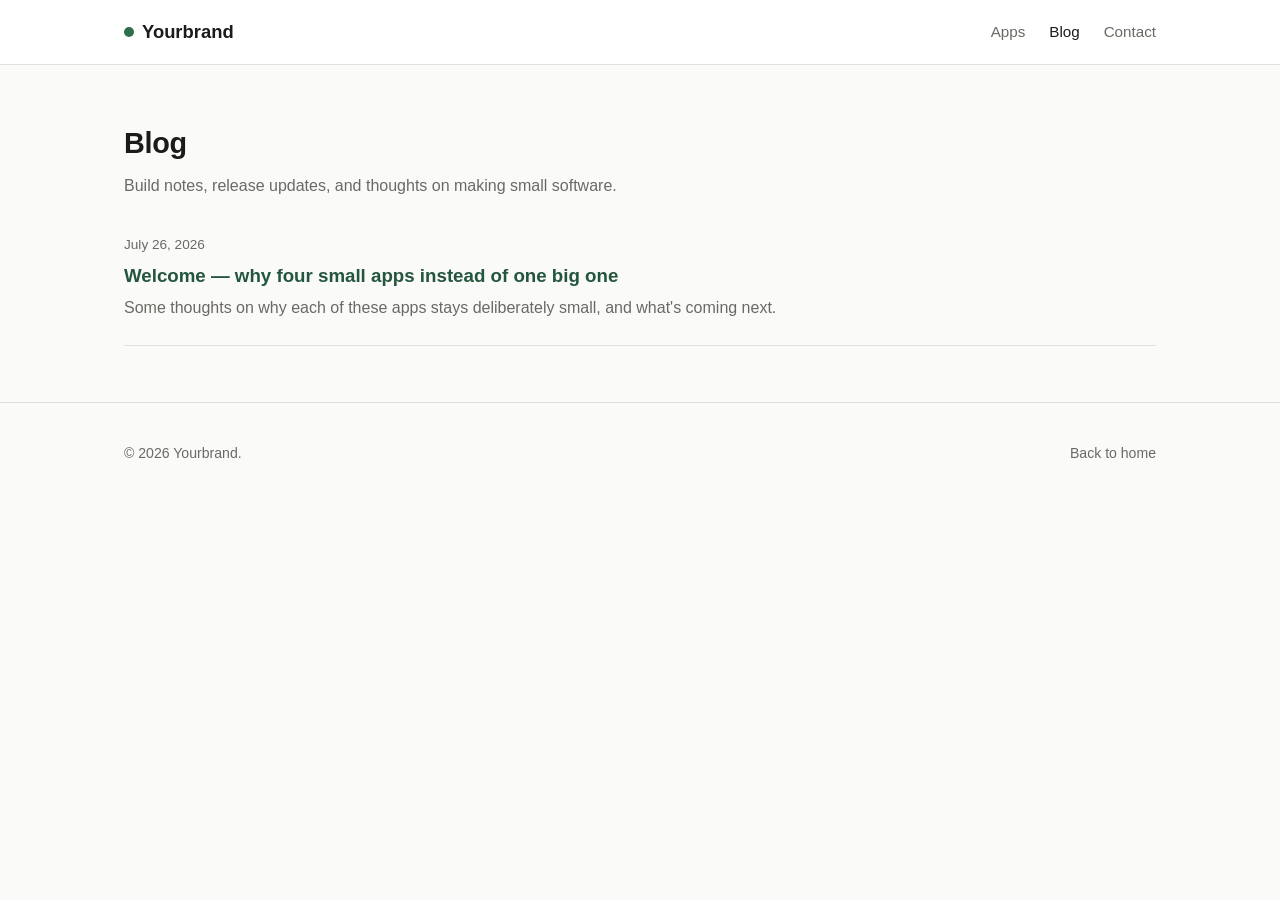
==== blog/index.html @ c356e44d "initial commit" ====
<!DOCTYPE html>
<html lang="en">
<head>
<meta charset="UTF-8">
<meta name="viewport" content="width=device-width, initial-scale=1.0">
<title>Blog — Yourbrand</title>
<link rel="stylesheet" href="../css/style.css">
</head>
<body>

<header class="site-nav">
  <div class="wrap">
    <a class="brand" href="../"><span class="dot"></span>Yourbrand</a>
    <nav class="links">
      <a href="../#apps">Apps</a>
      <a href="./" class="active">Blog</a>
      <a href="mailto:rorydaws@gmail.com">Contact</a>
    </nav>
  </div>
</header>

<section>
  <div class="wrap">
    <h2 class="section-title">Blog</h2>
    <p class="section-sub">Build notes, release updates, and thoughts on making small software.</p>

    <div class="post-list">
      <div class="post-item">
        <div class="post-date">July 26, 2026</div>
        <h3><a href="posts/welcome.html">Welcome — why four small apps instead of one big one</a></h3>
        <p>Some thoughts on why each of these apps stays deliberately small, and what's coming next.</p>
      </div>

      <!--
        Add new posts by copying posts/welcome.html to a new file
        and adding a matching entry here.
      -->
    </div>
  </div>
</section>

<footer class="site-footer">
  <div class="wrap">
    <span>© 2026 Yourbrand.</span>
    <span><a href="../">Back to home</a></span>
  </div>
</footer>

</body>
</html>
---- css/style.css ----
/* ==========================================================================
   Shared stylesheet — copied into css/style.css for every site (main + 4 apps)
   Override --accent per app for a distinct feel while keeping one system.
   ========================================================================== */

:root {
  --bg: #fafaf9;
  --bg-alt: #f0efec;
  --text: #1c1b1a;
  --text-muted: #6b6963;
  --border: #e2e0da;
  --accent: #2f6f4e;      /* default green — overridden per app */
  --accent-dark: #24563d;
  --card-bg: #ffffff;
  --radius: 10px;
  --max-width: 1080px;
  --font: -apple-system, BlinkMacSystemFont, "Segoe UI", Inter, Roboto, Helvetica, Arial, sans-serif;
}

* { box-sizing: border-box; }

html, body {
  margin: 0;
  padding: 0;
  background: var(--bg);
  color: var(--text);
  font-family: var(--font);
  line-height: 1.55;
  -webkit-font-smoothing: antialiased;
}

a { color: var(--accent-dark); text-decoration: none; }
a:hover { text-decoration: underline; }

img { max-width: 100%; display: block; }

.wrap {
  max-width: var(--max-width);
  margin: 0 auto;
  padding: 0 24px;
}

/* ---------- Nav ---------- */
header.site-nav {
  border-bottom: 1px solid var(--border);
  background: var(--card-bg);
  position: sticky;
  top: 0;
  z-index: 10;
}

header.site-nav .wrap {
  display: flex;
  align-items: center;
  justify-content: space-between;
  height: 64px;
}

.brand {
  font-weight: 700;
  font-size: 1.15rem;
  color: var(--text);
  display: flex;
  align-items: center;
  gap: 8px;
}
.brand:hover { text-decoration: none; }

.brand .dot {
  width: 10px;
  height: 10px;
  border-radius: 50%;
  background: var(--accent);
  display: inline-block;
}

nav.links {
  display: flex;
  gap: 24px;
  font-size: 0.95rem;
}

nav.links a { color: var(--text-muted); }
nav.links a:hover, nav.links a.active { color: var(--text); text-decoration: none; }

/* ---------- Hero ---------- */
.hero {
  padding: 88px 0 64px;
  text-align: center;
}

.hero h1 {
  font-size: clamp(2rem, 5vw, 3.2rem);
  margin: 0 0 16px;
  letter-spacing: -0.02em;
}

.hero p.lead {
  font-size: 1.2rem;
  color: var(--text-muted);
  max-width: 620px;
  margin: 0 auto 32px;
}

.cta-row {
  display: flex;
  gap: 14px;
  justify-content: center;
  flex-wrap: wrap;
}

.btn {
  display: inline-block;
  padding: 12px 24px;
  border-radius: 999px;
  font-weight: 600;
  font-size: 0.95rem;
  border: 1px solid transparent;
  cursor: pointer;
}

.btn-primary {
  background: var(--accent);
  color: #fff;
}
.btn-primary:hover { background: var(--accent-dark); text-decoration: none; }

.btn-secondary {
  background: transparent;
  color: var(--text);
  border-color: var(--border);
}
.btn-secondary:hover { border-color: var(--text-muted); text-decoration: none; }

/* ---------- Sections ---------- */
section { padding: 56px 0; }
section.alt { background: var(--bg-alt); }

h2.section-title {
  font-size: 1.8rem;
  margin: 0 0 8px;
  letter-spacing: -0.01em;
}

p.section-sub {
  color: var(--text-muted);
  margin: 0 0 36px;
  max-width: 560px;
}

/* ---------- Cards (app grid on main site) ---------- */
.grid {
  display: grid;
  grid-template-columns: repeat(auto-fit, minmax(230px, 1fr));
  gap: 20px;
}

.card {
  background: var(--card-bg);
  border: 1px solid var(--border);
  border-radius: var(--radius);
  padding: 24px;
  transition: transform 0.15s ease, box-shadow 0.15s ease;
}

.card:hover {
  transform: translateY(-2px);
  box-shadow: 0 8px 24px rgba(0,0,0,0.06);
}

.card h3 { margin: 12px 0 6px; font-size: 1.15rem; }
.card p { color: var(--text-muted); font-size: 0.95rem; margin: 0 0 14px; }
.card .app-icon {
  width: 44px; height: 44px;
  border-radius: 12px;
  background: var(--accent);
  display: flex; align-items: center; justify-content: center;
  color: #fff; font-weight: 700; font-size: 1.1rem;
}

/* ---------- Feature list ---------- */
.features {
  display: grid;
  grid-template-columns: repeat(auto-fit, minmax(220px, 1fr));
  gap: 28px;
}
.feature h4 { margin: 0 0 6px; font-size: 1.05rem; }
.feature p { color: var(--text-muted); margin: 0; font-size: 0.93rem; }

/* ---------- Screenshot gallery ---------- */
.screenshots {
  display: grid;
  grid-template-columns: repeat(auto-fit, minmax(240px, 1fr));
  gap: 18px;
}
.screenshot-placeholder {
  aspect-ratio: 9 / 16;
  background: linear-gradient(160deg, var(--bg-alt), var(--border));
  border-radius: var(--radius);
  border: 1px solid var(--border);
  display: flex;
  align-items: center;
  justify-content: center;
  color: var(--text-muted);
  font-size: 0.85rem;
  text-align: center;
  padding: 12px;
}

/* ---------- Docs page ---------- */
.docs-layout {
  display: grid;
  grid-template-columns: 220px 1fr;
  gap: 48px;
  align-items: start;
}
.docs-toc {
  position: sticky;
  top: 88px;
  font-size: 0.9rem;
}
.docs-toc a {
  display: block;
  padding: 6px 0;
  color: var(--text-muted);
}
.docs-toc a:hover { color: var(--text); text-decoration: none; }
.docs-content h2 { margin-top: 48px; }
.docs-content h2:first-child { margin-top: 0; }
.docs-content code {
  background: var(--bg-alt);
  padding: 2px 6px;
  border-radius: 4px;
  font-size: 0.9em;
}
.docs-content pre {
  background: var(--bg-alt);
  border: 1px solid var(--border);
  border-radius: var(--radius);
  padding: 16px;
  overflow-x: auto;
}

@media (max-width: 720px) {
  .docs-layout { grid-template-columns: 1fr; }
  .docs-toc { position: static; margin-bottom: 24px; }
}

/* ---------- Blog ---------- */
.post-list { display: flex; flex-direction: column; gap: 24px; }
.post-item {
  border-bottom: 1px solid var(--border);
  padding-bottom: 24px;
}
.post-item .post-date { color: var(--text-muted); font-size: 0.85rem; }
.post-item h3 { margin: 6px 0; }
.post-item p { color: var(--text-muted); margin: 0; }

article.post-body { max-width: 680px; margin: 0 auto; }
article.post-body h1 { margin-bottom: 4px; }
article.post-body .post-meta { color: var(--text-muted); margin-bottom: 32px; }

/* ---------- Comments ---------- */
.comments-section {
  border-top: 1px solid var(--border);
  padding-top: 40px;
  margin-top: 16px;
}

/* ---------- Footer ---------- */
footer.site-footer {
  border-top: 1px solid var(--border);
  padding: 40px 0;
  color: var(--text-muted);
  font-size: 0.88rem;
}
footer.site-footer .wrap {
  display: flex;
  justify-content: space-between;
  flex-wrap: wrap;
  gap: 12px;
}
footer.site-footer a { color: var(--text-muted); }
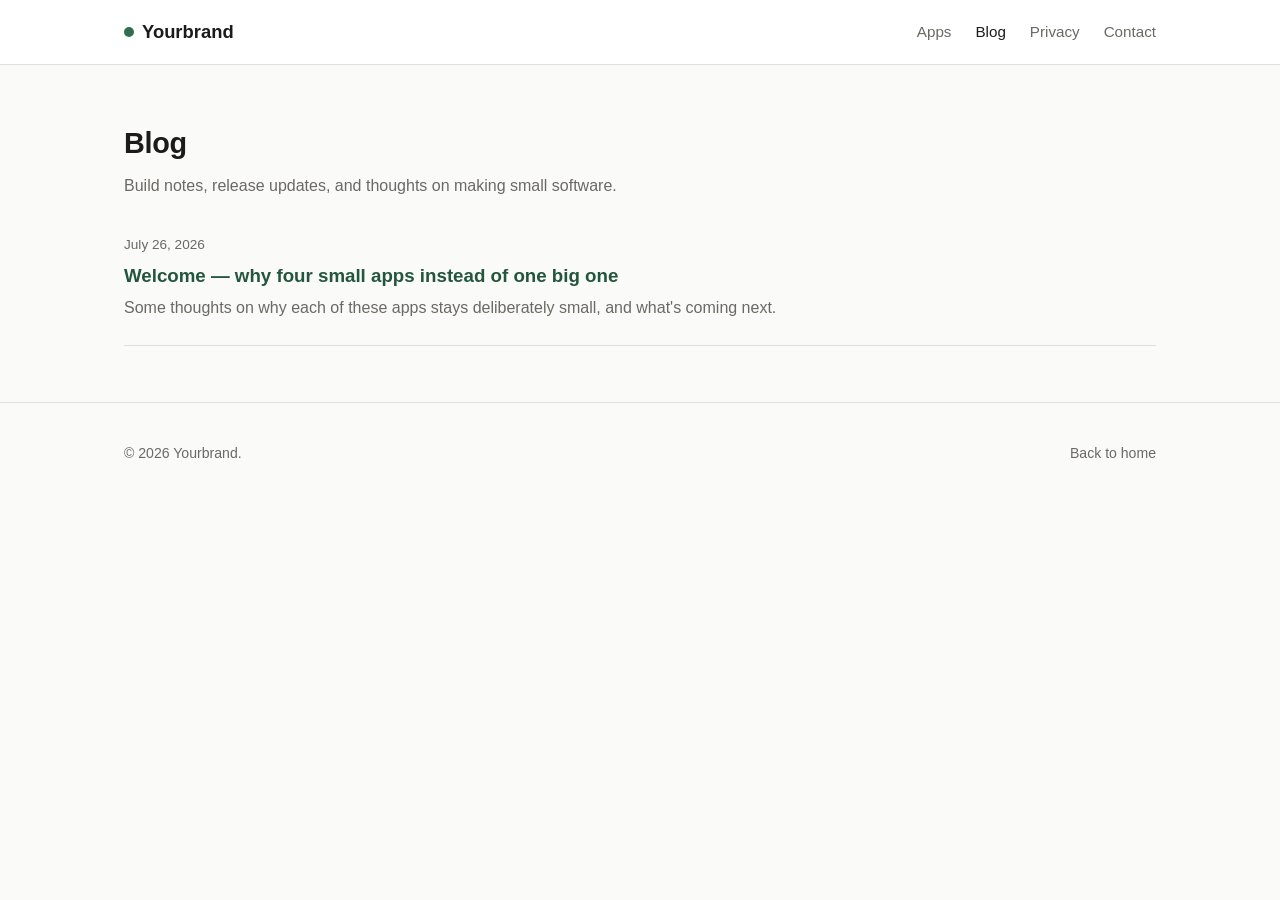
==== commit 879a42ba: "Add files via upload" ====
--- a/blog/index.html
+++ b/blog/index.html
@@ -11,9 +11,13 @@
 <header class="site-nav">
   <div class="wrap">
     <a class="brand" href="../"><span class="dot"></span>Yourbrand</a>
+    <button class="menu-toggle" aria-label="Toggle menu" aria-expanded="false">
+      <svg width="22" height="22" viewBox="0 0 22 22" fill="none" stroke="currentColor" stroke-width="2" stroke-linecap="round"><line x1="2" y1="5" x2="20" y2="5"/><line x1="2" y1="11" x2="20" y2="11"/><line x1="2" y1="17" x2="20" y2="17"/></svg>
+    </button>
     <nav class="links">
       <a href="../#apps">Apps</a>
       <a href="./" class="active">Blog</a>
+      <a href="../privacy.html">Privacy</a>
       <a href="mailto:rorydaws@gmail.com">Contact</a>
     </nav>
   </div>
@@ -46,5 +50,6 @@
   </div>
 </footer>
 
+<script src="../js/nav.js" defer></script>
 </body>
 </html>
--- a/css/style.css
+++ b/css/style.css
@@ -83,6 +83,41 @@
 nav.links a { color: var(--text-muted); }
 nav.links a:hover, nav.links a.active { color: var(--text); text-decoration: none; }
 
+.menu-toggle {
+  display: none;
+  align-items: center;
+  justify-content: center;
+  background: none;
+  border: none;
+  padding: 8px;
+  margin: -8px;
+  color: var(--text);
+  cursor: pointer;
+}
+.menu-toggle svg { display: block; }
+
+@media (max-width: 640px) {
+  .menu-toggle { display: flex; }
+
+  header.site-nav .wrap { position: relative; }
+
+  nav.links {
+    display: none;
+    position: absolute;
+    top: 64px;
+    left: 0;
+    right: 0;
+    flex-direction: column;
+    gap: 0;
+    background: var(--card-bg);
+    border-bottom: 1px solid var(--border);
+    box-shadow: 0 8px 16px rgba(0,0,0,0.06);
+  }
+  nav.links.open { display: flex; }
+  nav.links a { padding: 14px 24px; border-top: 1px solid var(--border); }
+  nav.links a:first-child { border-top: none; }
+}
+
 /* ---------- Hero ---------- */
 .hero {
   padding: 88px 0 64px;
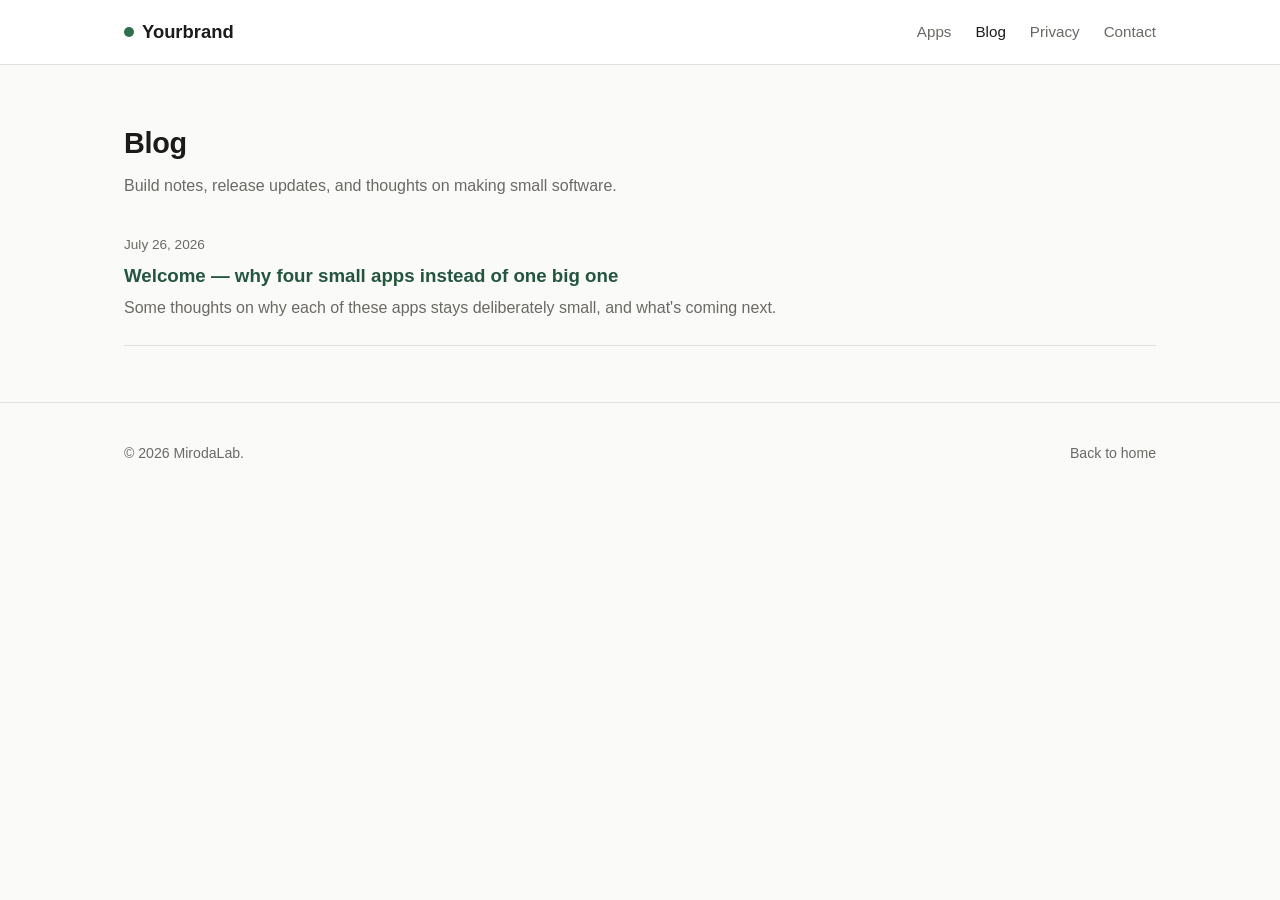
==== commit a2d23b35: "Add files via upload" ====
--- a/blog/index.html
+++ b/blog/index.html
@@ -45,7 +45,7 @@
 
 <footer class="site-footer">
   <div class="wrap">
-    <span>© 2026 Yourbrand.</span>
+    <span>© 2026 MirodaLab.</span>
     <span><a href="../">Back to home</a></span>
   </div>
 </footer>
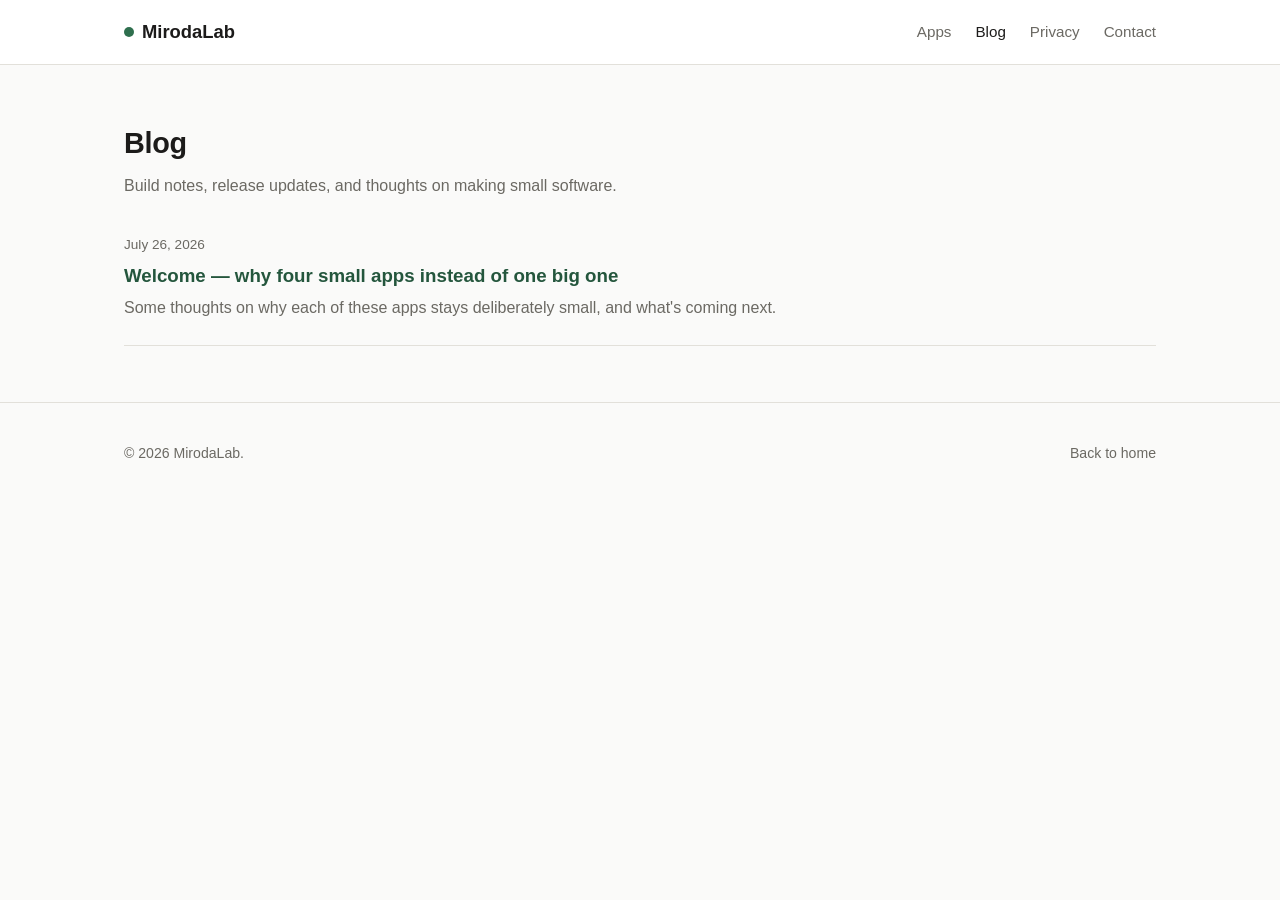
==== commit 5b1c66b8: "Add files via upload" ====
--- a/blog/index.html
+++ b/blog/index.html
@@ -3,14 +3,14 @@
 <head>
 <meta charset="UTF-8">
 <meta name="viewport" content="width=device-width, initial-scale=1.0">
-<title>Blog — Yourbrand</title>
+<title>Blog — MirodaLab</title>
 <link rel="stylesheet" href="../css/style.css">
 </head>
 <body>
 
 <header class="site-nav">
   <div class="wrap">
-    <a class="brand" href="../"><span class="dot"></span>Yourbrand</a>
+    <a class="brand" href="../"><span class="dot"></span>MirodaLab</a>
     <button class="menu-toggle" aria-label="Toggle menu" aria-expanded="false">
       <svg width="22" height="22" viewBox="0 0 22 22" fill="none" stroke="currentColor" stroke-width="2" stroke-linecap="round"><line x1="2" y1="5" x2="20" y2="5"/><line x1="2" y1="11" x2="20" y2="11"/><line x1="2" y1="17" x2="20" y2="17"/></svg>
     </button>
@@ -18,7 +18,7 @@
       <a href="../#apps">Apps</a>
       <a href="./" class="active">Blog</a>
       <a href="../privacy.html">Privacy</a>
-      <a href="mailto:rorydaws@gmail.com">Contact</a>
+      <a href="../contact.html">Contact</a>
     </nav>
   </div>
 </header>
--- a/css/style.css
+++ b/css/style.css
@@ -316,3 +316,51 @@
   gap: 12px;
 }
 footer.site-footer a { color: var(--text-muted); }
+
+/* ---------- Contact form ---------- */
+.contact-form { max-width: 480px; }
+
+.form-row { margin-bottom: 20px; }
+.form-row label {
+  display: block;
+  font-weight: 600;
+  font-size: 0.9rem;
+  margin-bottom: 6px;
+}
+.form-row input[type="text"],
+.form-row input[type="email"],
+.form-row textarea {
+  width: 100%;
+  padding: 10px 12px;
+  border: 1px solid var(--border);
+  border-radius: 8px;
+  background: var(--card-bg);
+  color: var(--text);
+  font-family: var(--font);
+  font-size: 0.95rem;
+}
+.form-row input:focus,
+.form-row textarea:focus {
+  outline: 2px solid var(--accent);
+  outline-offset: 1px;
+}
+.form-row textarea { resize: vertical; min-height: 120px; }
+
+/* Honeypot field — hidden off-screen (not display:none, which some bots
+   skip) so sighted users and screen readers never see or fill it. Any
+   value here means whatever submitted the form isn't a person. */
+.hp-field {
+  position: absolute;
+  left: -9999px;
+  top: -9999px;
+  width: 1px;
+  height: 1px;
+  overflow: hidden;
+}
+
+.contact-form .btn { margin-top: 4px; cursor: pointer; }
+.contact-form .btn:disabled { opacity: 0.6; cursor: default; }
+
+.form-status { margin: 14px 0 0; font-size: 0.9rem; min-height: 1.3em; }
+.form-status.success { color: var(--accent-dark); }
+.form-status.error { color: #b3261e; }
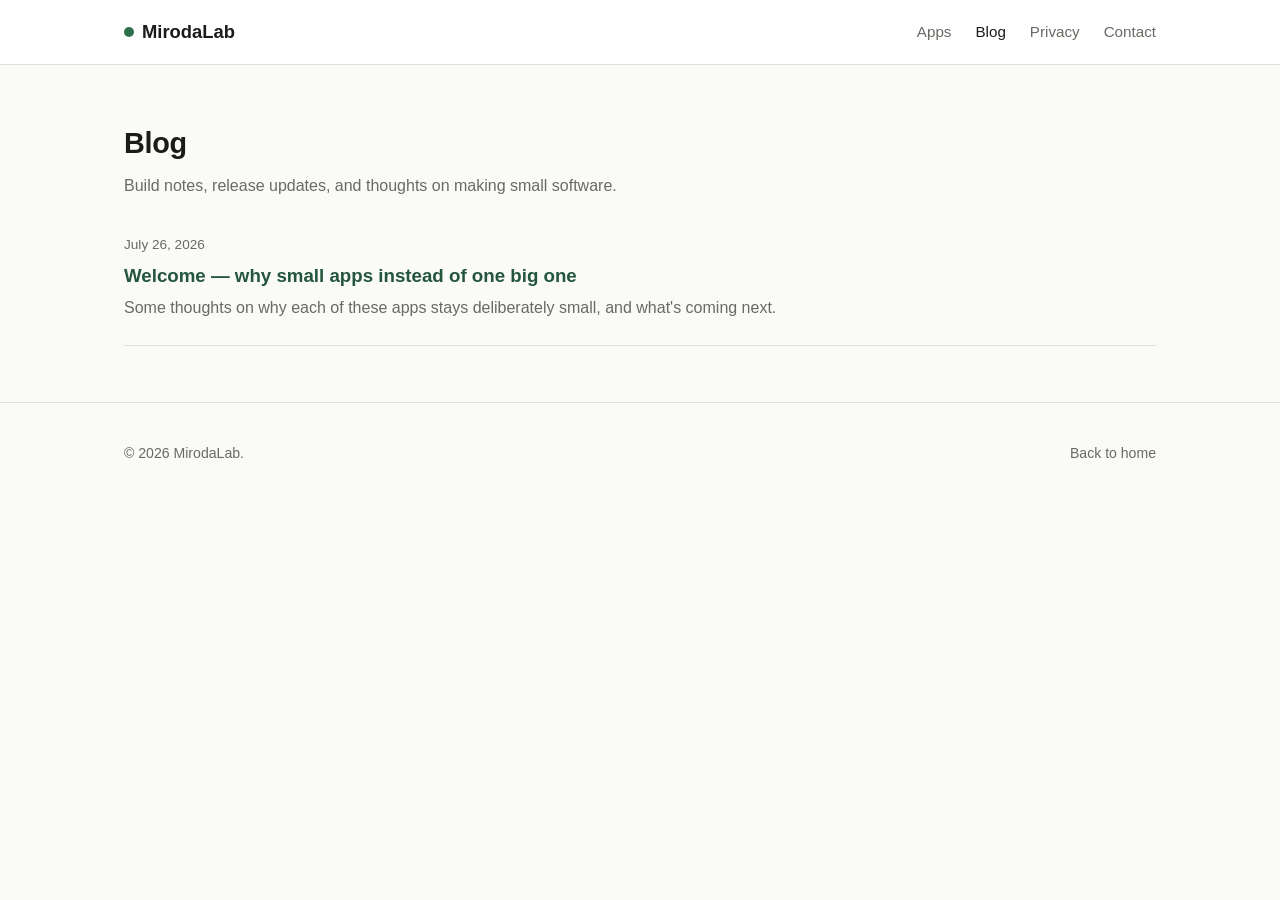
==== commit 1a40e7c4: "Add files via upload" ====
--- a/blog/index.html
+++ b/blog/index.html
@@ -31,7 +31,7 @@
     <div class="post-list">
       <div class="post-item">
         <div class="post-date">July 26, 2026</div>
-        <h3><a href="posts/welcome.html">Welcome — why four small apps instead of one big one</a></h3>
+        <h3><a href="posts/welcome.html">Welcome — why small apps instead of one big one</a></h3>
         <p>Some thoughts on why each of these apps stays deliberately small, and what's coming next.</p>
       </div>
 
--- a/css/style.css
+++ b/css/style.css
@@ -33,6 +33,12 @@
 a:hover { text-decoration: underline; }
 
 img { max-width: 100%; display: block; }
+
+.logo-container {
+      display: flex;
+      justify-content: center; /* Centers horizontally */
+      align-items: center;     /* Centers vertically */
+    }
 
 .wrap {
   max-width: var(--max-width);
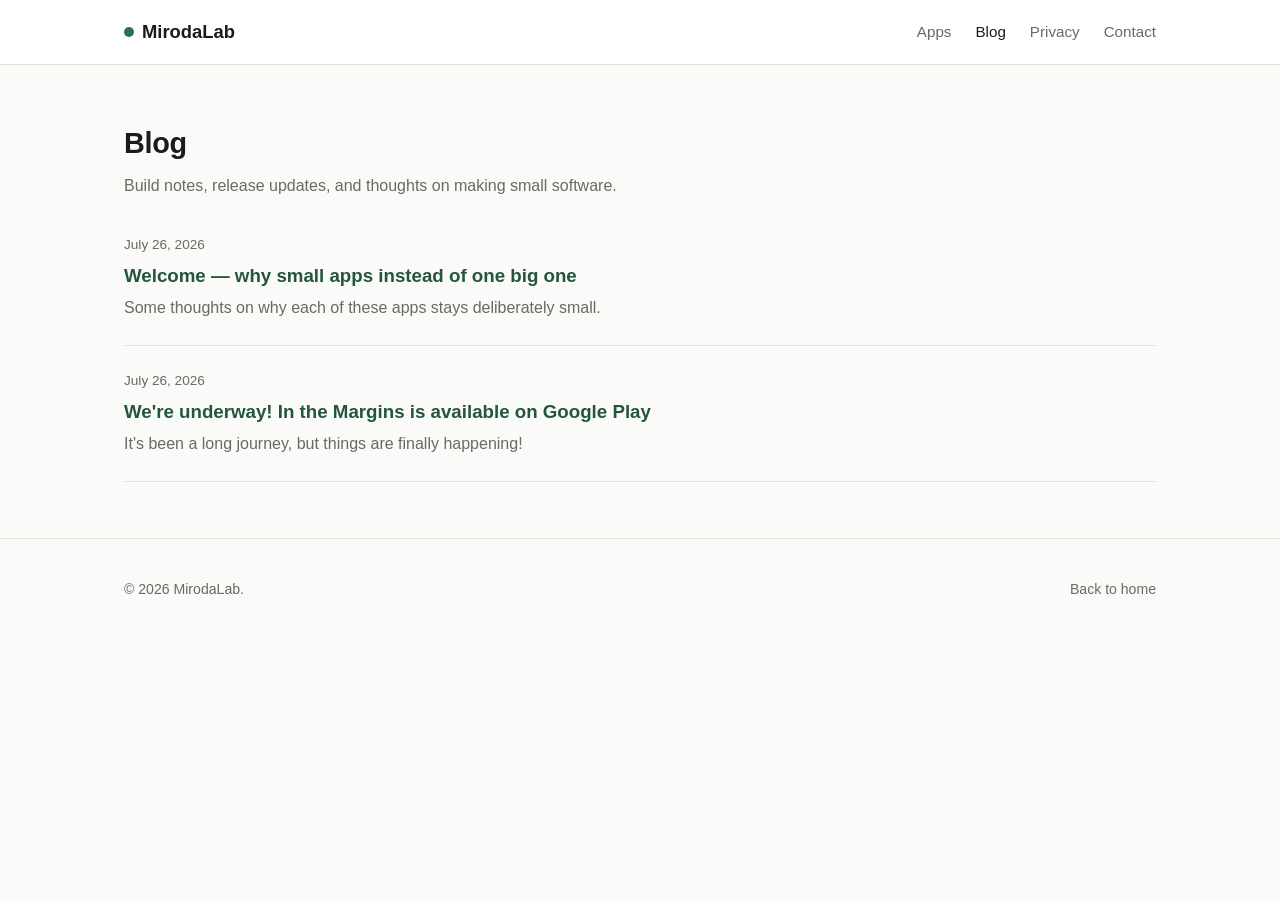
==== commit 736176c7: "Add files via upload" ====
--- a/blog/index.html
+++ b/blog/index.html
@@ -32,9 +32,14 @@
       <div class="post-item">
         <div class="post-date">July 26, 2026</div>
         <h3><a href="posts/welcome.html">Welcome — why small apps instead of one big one</a></h3>
-        <p>Some thoughts on why each of these apps stays deliberately small, and what's coming next.</p>
+        <p>Some thoughts on why each of these apps stays deliberately small.</p>
       </div>
 
+      <div class="post-item">
+        <div class="post-date">July 26, 2026</div>
+        <h3><a href="posts/welcome.html">We're underway! In the Margins is available on Google Play</a></h3>
+        <p>It's been a long journey, but things are finally happening!</p>
+      </div>
       <!--
         Add new posts by copying posts/welcome.html to a new file
         and adding a matching entry here.
